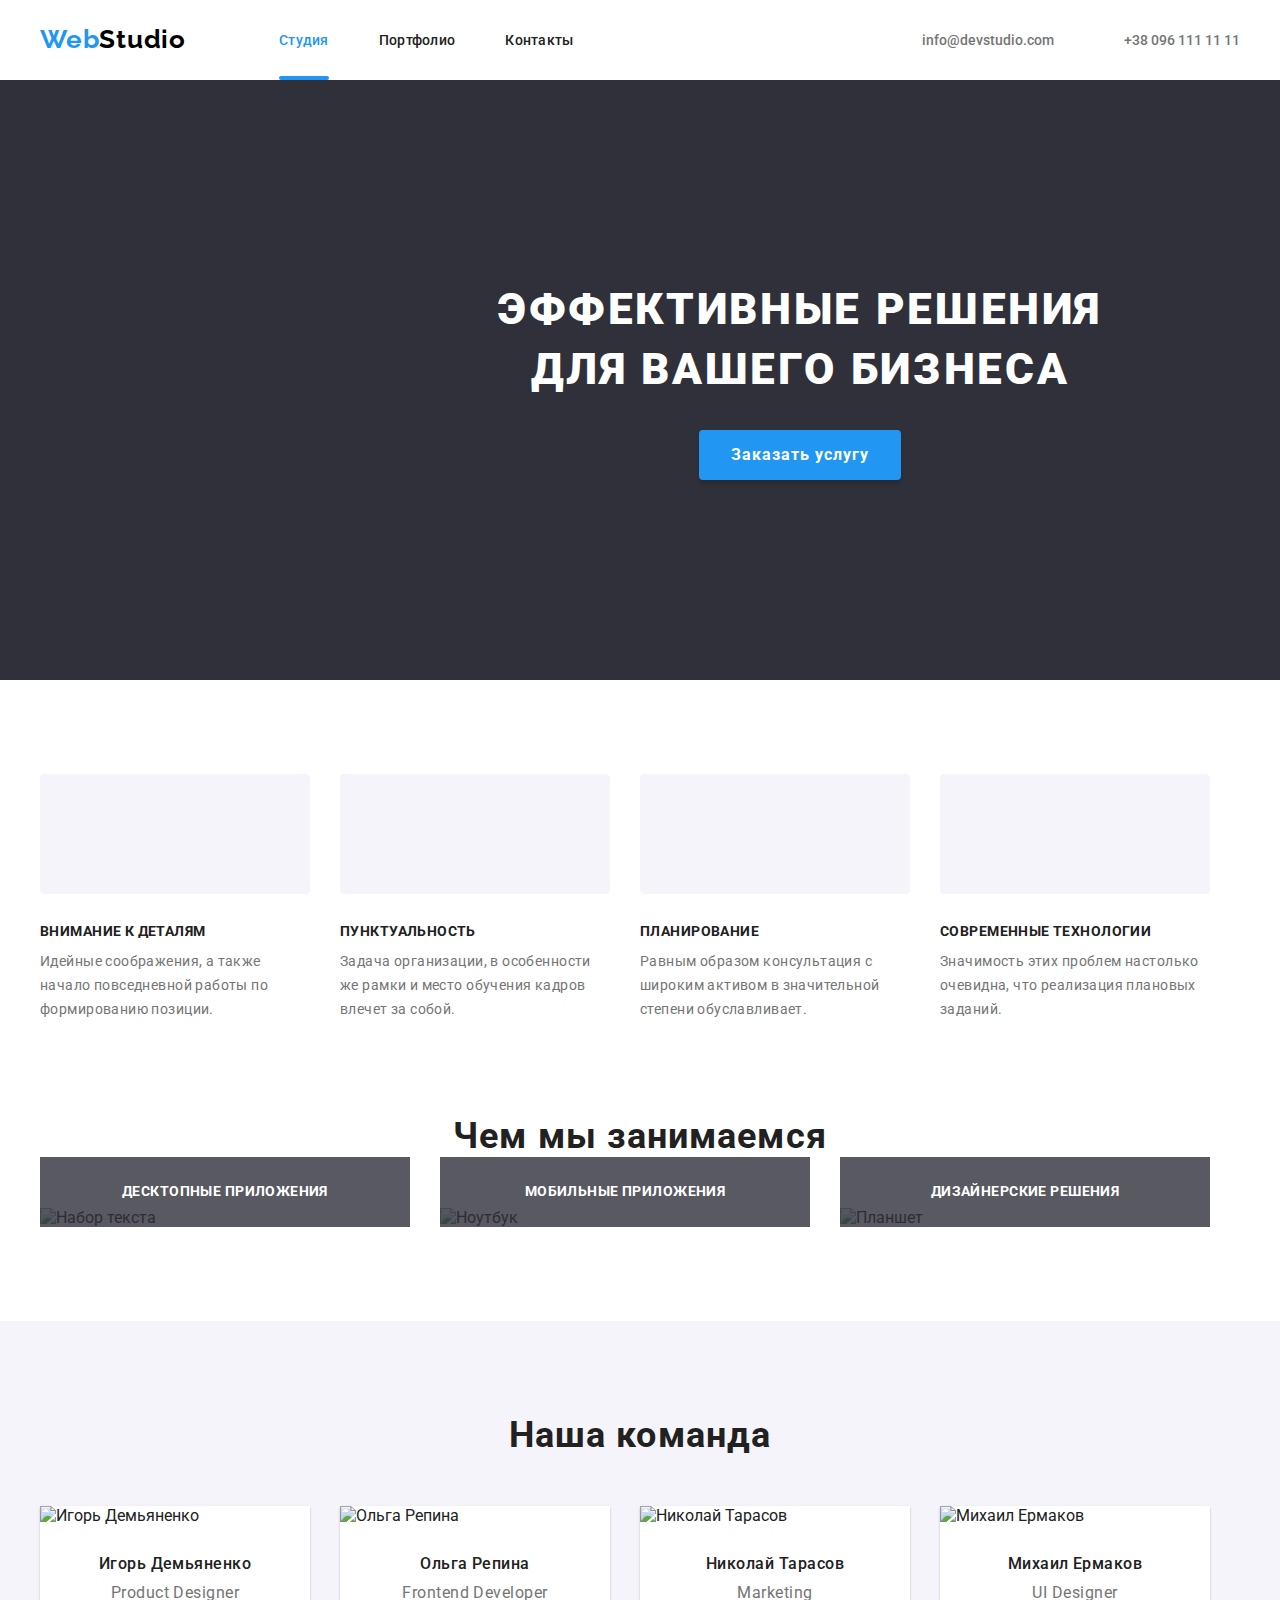
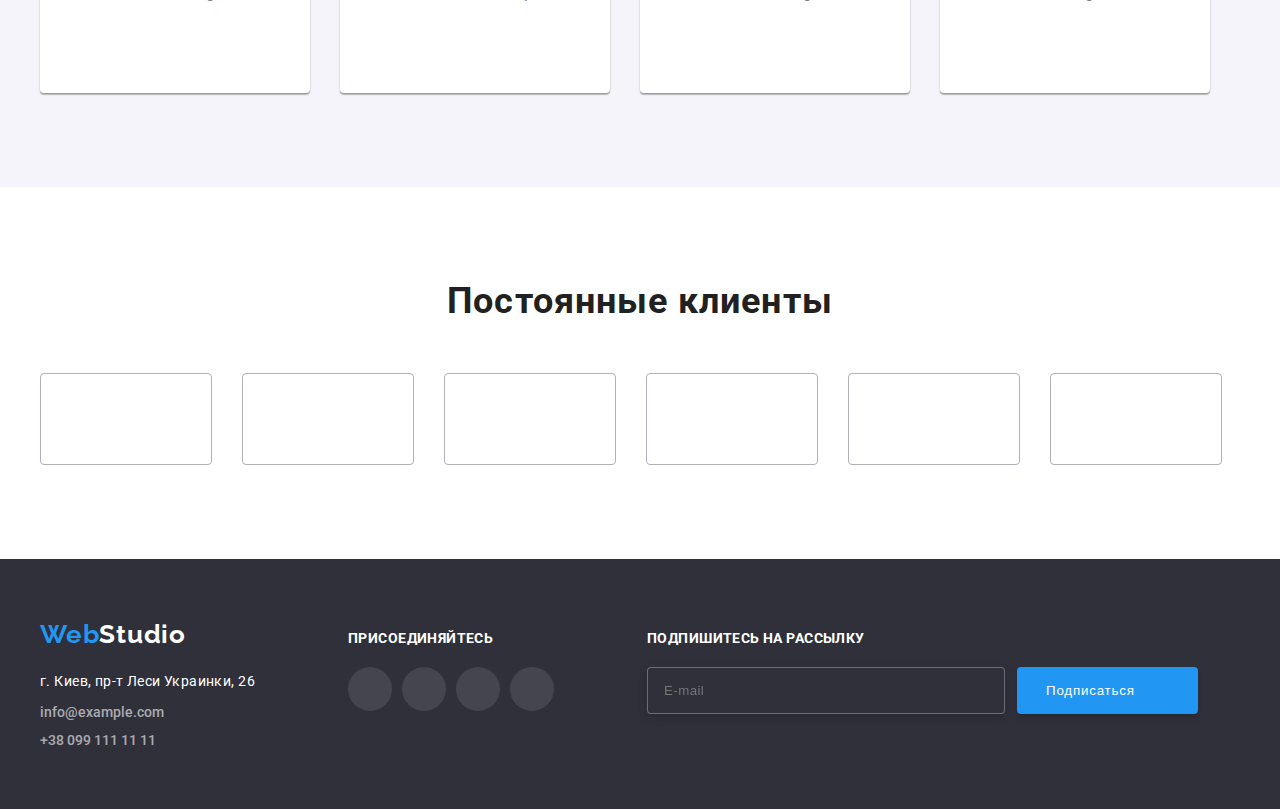
==== index.html @ fbc752f6 "task 6" ====
<!DOCTYPE html>
<html lang="ru">
  <head>
    <meta charset="UTF-8" />
    <meta name="viewport" content="width=device-width, initial-scale=1.0" />
    <title>WebStudio</title>
    <link rel="preconnect" href="https://fonts.googleapis.com" />
    <link rel="preconnect" href="https://fonts.gstatic.com" crossorigin />
    <link
      href="https://fonts.googleapis.com/css2?family=Raleway:wght@700&family=Roboto:wght@400;500;700;900&display=swap"
      rel="stylesheet"
    />
    <link rel="stylesheet" href="./css/modern-normalize.css" />
    <link rel="stylesheet" href="./css/styles.css" />
  </head>
  <body>
    <!-- Шапка -->
    <header class="">
      <div class="container header-container">
        <a href="./index.html" class="logo link">
          <span class="logo-web">Web</span
          ><span class="logo-black">Studio</span></a
        >
        <nav class="nav">
          <ul class="nav-list list">
            <li class="nav-item">
              <a href="./index.html" class="nav-link current link">Студия</a>
            </li>
            <li class="nav-item">
              <a href="./portfolio.html" class="nav-link link">Портфолио</a>
            </li>
            <li class="nav-item">
              <a href="" class="nav-link link">Контакты</a>
            </li>
          </ul>
        </nav>

        <ul class="contacts-list list">
          <li class="contact-item">
            <a href="mailto:info@devstudio.com" class="contact-link link"
              ><svg class="icon-contact" width="16" height="12">
                <use href="./images/icons.svg#envelope"></use></svg
              >info@devstudio.com</a
            >
          </li>
          <li class="contact-item">
            <a href="tel:+380961111111" class="contact-link link"
              ><svg class="icon-contact" width="10" height="16">
                <use href="./images/icons.svg#smartphone"></use></svg
              >+38 096 111 11 11</a
            >
          </li>
        </ul>
      </div>
    </header>

    <!-- Герой -->
    <main>
      <section class="hero">
        <h1 class="hero-title">Эффективные решения для вашего бизнеса</h1>
        <button type="button" class="primary-button" data-modal-open>
          Заказать услугу
        </button>
      </section>

      <section class="features">
        <div class="container">
          <h2 class="visually-hidden">Особенности</h2>
          <ul class="features-list list">
            <li class="features-item">
              <div class="block-features">
                <svg class="icons-features" width="70" height="70">
                  <use href="./images/icons.svg#antenna"></use>
                </svg>
              </div>
              <h3 class="features-title">Внимание к деталям</h3>
              <p class="features-discription">
                Идейные соображения, а также начало повседневной работы по
                формированию позиции.
              </p>
            </li>
            <li class="features-item">
              <div class="block-features">
                <svg class="icons-features" width="70" height="70">
                  <use href="./images/icons.svg#clock"></use>
                </svg>
              </div>
              <h3 class="features-title">Пунктуальность</h3>
              <p class="features-discription">
                Задача организации, в особенности же рамки и место обучения
                кадров влечет за собой.
              </p>
            </li>
            <li class="features-item">
              <div class="block-features">
                <svg class="icons-features" width="70" height="70">
                  <use href="./images/icons.svg#diagram"></use>
                </svg>
              </div>
              <h3 class="features-title">Планирование</h3>
              <p class="features-discription">
                Равным образом консультация с широким активом в значительной
                степени обуславливает.
              </p>
            </li>
            <li class="features-item">
              <div class="block-features">
                <svg class="icons-features" width="70" height="70">
                  <use href="./images/icons.svg#astronaut"></use>
                </svg>
              </div>
              <h3 class="features-title">Современные технологии</h3>
              <p class="features-discription">
                Значимость этих проблем настолько очевидна, что реализация
                плановых заданий.
              </p>
            </li>
          </ul>
        </div>
      </section>
      <section class="section-works">
        <div class="container">
          <h2 class="section-title">Чем мы занимаемся</h2>
          <ul class="works-list list">
            <li class="work-item">
              <img src="./images/keyboard.jpg" alt="Набор текста" width="370" />
              <div class="direction">
                <p class="text-direction">ДЕСКТОПНЫЕ ПРИЛОЖЕНИЯ</p>
              </div>
            </li>
            <li class="work-item">
              <img src="./images/laptop.jpg" alt="Ноутбук" width="370" />
              <div class="direction">
                <p class="text-direction">МОБИЛЬНЫЕ ПРИЛОЖЕНИЯ</p>
              </div>
            </li>
            <li class="work-item">
              <img src="./images/ipad.png" alt="Планшет" width="370" />
              <div class="direction">
                <p class="text-direction">ДИЗАЙНЕРСКИЕ РЕШЕНИЯ</p>
              </div>
            </li>
          </ul>
        </div>
      </section>

      <!-- Команда -->
      <section class="team-section section">
        <div class="container">
          <h2 class="section-title">Наша команда</h2>
          <ul class="team-list list">
            <li class="team-item">
              <img
                src="./images/product_designer.jpg"
                alt="Игорь Демьяненко"
                width="270"
              />
              <div class="team-description">
                <h3 class="teammate-name">Игорь Демьяненко</h3>
                <p lang="en" class="teammate-position">Product Designer</p>
                <ul class="social-list list">
                  <li class="teammate-social-item">
                    <a href="" class="social-link">
                      <svg class="social-icon" width="20" height="20">
                        <use href="./images/icons.svg#instagram"></use>
                      </svg>
                    </a>
                  </li>
                  <li class="teammate-social-item">
                    <a href="" class="social-link">
                      <svg class="social-icon" width="20" height="20">
                        <use href="./images/icons.svg#twitter"></use>
                      </svg>
                    </a>
                  </li>
                  <li class="teammate-social-item">
                    <a href="" class="social-link">
                      <svg class="social-icon" width="20" height="20">
                        <use href="./images/icons.svg#facebook"></use>
                      </svg>
                    </a>
                  </li>
                  <li class="teammate-social-item">
                    <a href="" class="social-link">
                      <svg class="social-icon" width="20" height="20">
                        <use href="./images/icons.svg#linkedin"></use>
                      </svg>
                    </a>
                  </li>
                </ul>
              </div>
            </li>
            <li class="team-item">
              <img
                src="./images/frontend_developer.jpg"
                alt="Ольга Репина"
                width="270"
              />
              <div class="team-description">
                <h3 class="teammate-name">Ольга Репина</h3>
                <p lang="en" class="teammate-position">Frontend Developer</p>
                <ul class="social-list list">
                  <li class="teammate-social-item">
                    <a href="" class="social-link">
                      <svg class="social-icon" width="20" height="20">
                        <use href="./images/icons.svg#instagram"></use>
                      </svg>
                    </a>
                  </li>
                  <li class="teammate-social-item">
                    <a href="" class="social-link">
                      <svg class="social-icon" width="20" height="20">
                        <use href="./images/icons.svg#twitter"></use>
                      </svg>
                    </a>
                  </li>
                  <li class="teammate-social-item">
                    <a href="" class="social-link">
                      <svg class="social-icon" width="20" height="20">
                        <use href="./images/icons.svg#facebook"></use>
                      </svg>
                    </a>
                  </li>
                  <li class="teammate-social-item">
                    <a href="" class="social-link">
                      <svg class="social-icon" width="20" height="20">
                        <use href="./images/icons.svg#linkedin"></use>
                      </svg>
                    </a>
                  </li>
                </ul>
              </div>
            </li>
            <li class="team-item">
              <img
                src="./images/marketing.jpg"
                alt="Николай Тарасов"
                width="270"
              />
              <div class="team-description">
                <h3 class="teammate-name">Николай Тарасов</h3>
                <p lang="en" class="teammate-position">Marketing</p>
                <ul class="social-list list">
                  <li class="teammate-social-item">
                    <a href="" class="social-link">
                      <svg class="social-icon" width="20" height="20">
                        <use href="./images/icons.svg#instagram"></use>
                      </svg>
                    </a>
                  </li>
                  <li class="teammate-social-item">
                    <a href="" class="social-link">
                      <svg class="social-icon" width="20" height="20">
                        <use href="./images/icons.svg#twitter"></use>
                      </svg>
                    </a>
                  </li>
                  <li class="teammate-social-item">
                    <a href="" class="social-link">
                      <svg class="social-icon" width="20" height="20">
                        <use href="./images/icons.svg#facebook"></use>
                      </svg>
                    </a>
                  </li>
                  <li class="teammate-social-item">
                    <a href="" class="social-link">
                      <svg class="social-icon" width="20" height="20">
                        <use href="./images/icons.svg#linkedin"></use>
                      </svg>
                    </a>
                  </li>
                </ul>
              </div>
            </li>
            <li class="team-item">
              <img
                src="./images/ui_designer.jpg"
                alt="Михаил Ермаков"
                width="270"
              />
              <div class="team-description">
                <h3 class="teammate-name">Михаил Ермаков</h3>
                <p lang="en" class="teammate-position">UI Designer</p>
                <ul class="social-list list">
                  <li class="teammate-social-item">
                    <a href="" class="social-link">
                      <svg class="social-icon" width="20" height="20">
                        <use href="./images/icons.svg#instagram"></use>
                      </svg>
                    </a>
                  </li>
                  <li class="teammate-social-item">
                    <a href="" class="social-link">
                      <svg class="social-icon" width="20" height="20">
                        <use href="./images/icons.svg#twitter"></use>
                      </svg>
                    </a>
                  </li>
                  <li class="teammate-social-item">
                    <a href="" class="social-link">
                      <svg class="social-icon" width="20" height="20">
                        <use href="./images/icons.svg#facebook"></use>
                      </svg>
                    </a>
                  </li>
                  <li class="teammate-social-item">
                    <a href="" class="social-link">
                      <svg class="social-icon" width="20" height="20">
                        <use href="./images/icons.svg#linkedin"></use>
                      </svg>
                    </a>
                  </li>
                </ul>
              </div>
            </li>
          </ul>
        </div>
      </section>

      <!-- Партнеры -->
      <section class="section-clients section">
        <div class="container">
          <h2 class="section-title">Постоянные клиенты</h2>
          <ul class="clients-list list">
            <li class="clients-item">
              <a href="" class="clients-link">
                <svg class="clients-icon" widht="106" height="60">
                  <use href="./images/icons.svg#company1"></use>
                </svg>
              </a>
            </li>
            <li class="clients-item">
              <a href="" class="clients-link">
                <svg class="clients-icon" widht="106" height="60">
                  <use href="./images/icons.svg#company2"></use>
                </svg>
              </a>
            </li>
            <li class="clients-item">
              <a href="" class="clients-link">
                <svg class="clients-icon" widht="106" height="60">
                  <use href="./images/icons.svg#company3"></use>
                </svg>
              </a>
            </li>
            <li class="clients-item">
              <a href="" class="clients-link">
                <svg class="clients-icon" widht="106" height="60">
                  <use href="./images/icons.svg#company4"></use>
                </svg>
              </a>
            </li>
            <li class="clients-item">
              <a href="" class="clients-link">
                <svg class="clients-icon" widht="106" height="60">
                  <use href="./images/icons.svg#company5"></use>
                </svg>
              </a>
            </li>
            <li class="clients-item">
              <a href="" class="clients-link">
                <svg class="clients-icon" widht="106" height="60">
                  <use href="./images/icons.svg#company6"></use>
                </svg>
              </a>
            </li>
          </ul>
        </div>
      </section>
    </main>

    <!-- Подвал -->
    <footer class="page-footer">
      <div class="container footer-container">
        <div class="adress-footer">
          <a href="./index.html" class="logo link">
            <span class="logo-web">Web</span
            ><span class="logo-white">Studio</span></a
          >
          <address class="contact-address">
            <ul class="footer-contacts-list">
              <li class="footer-contact-item list">
                <a
                  href="https://goo.gl/maps/eDtE6KMM95kPjkAP6"
                  target="_blank"
                  rel="noopener noreferrer"
                  class="map-link link"
                >
                  г. Киев, пр-т Леси Украинки, 26
                </a>
              </li>
              <li class="footer-contact-item list">
                <a
                  href="mailto:info@example.com"
                  class="footer-contact-link link"
                  >info@example.com</a
                >
              </li>
              <li class="footer-contact-item list">
                <a href="tel:+380991111111" class="footer-contact-link link"
                  >+38 099 111 11 11</a
                >
              </li>
            </ul>
          </address>
        </div>
        <div class="footer-social">
          <h2 class="footer-social-title">ПРИСОЕДИНЯЙТЕСЬ</h2>
          <ul class="footer-social-list list">
            <li class="footer-social-item">
              <a href="" class="footer-social-link social-link">
                <svg
                  class="footer-social-icon social-icon"
                  width="20"
                  height="20"
                >
                  <use href="./images/icons.svg#instagram"></use>
                </svg>
              </a>
            </li>
            <li class="footer-social-item">
              <a href="" class="footer-social-link social-link">
                <svg
                  class="footer-social-icon social-icon"
                  width="20"
                  height="20"
                >
                  <use href="./images/icons.svg#twitter"></use>
                </svg>
              </a>
            </li>
            <li class="footer-social-item">
              <a href="" class="footer-social-link social-link">
                <svg
                  class="footer-social-icon social-icon"
                  width="20"
                  height="20"
                >
                  <use href="./images/icons.svg#facebook"></use>
                </svg>
              </a>
            </li>
            <li class="footer-social-item">
              <a href="" class="footer-social-link social-link">
                <svg
                  class="footer-social-icon social-icon"
                  width="20"
                  height="20"
                >
                  <use href="./images/icons.svg#linkedin"></use>
                </svg>
              </a>
            </li>
          </ul>
        </div>
        <div class="footer-social">
          <h2 class="footer-social-title">Подпишитесь на рассылку</h2>
          <form action="#" class="form-subscribe">
            <input
              type="email"
              name="email"
              class="subscribe-input"
              placeholder="E-mail"
            />
            <button type="submit" class="footer-form-button">
              Подписаться<svg class="footer-form-icon" width="24" height="24">
                <use href="./images/icons.svg#icon-sub"></use>
              </svg>
            </button>
          </form>
        </div>
      </div>
    </footer>
    <div class="backdrop is-hidden" data-modal>
      <div class="modal">
        <button type="button" class="modal-close" data-modal-close>
          <svg class="icon-close" width="18" height="18">
            <use href="./images/icons.svg#close"></use>
          </svg>
        </button>
        <p class="modal-title">Оставьте свои данные, мы вам перезвоним</p>
        <form action="#" class="modal-form">
          <div class="form-field">
            <label for="name" class="modal-input-text">Имя</label>
            <div class="form-input-wrapper">
              <input
                type="text"
                name="name"
                class="modal-input"
                id="name"
                placeholder=""
              /><svg class="form-icon" width="18" height="18">
                <use href="./images/icons.svg#person"></use>
              </svg>
            </div>
          </div>
          <div class="form-field">
            <label for="tel" class="modal-input-text">Телефон</label>
            <div class="form-input-wrapper">
              <input
                type="tel"
                name="tel"
                id="tel"
                class="modal-input"
                placeholder=""
              /><svg class="form-icon" width="18" height="18">
                <use href="./images/icons.svg#phone"></use>
              </svg>
            </div>
          </div>
          <div class="form-field">
            <label for="mail" class="modal-input-text">Почта</label>
            <div class="form-input-wrapper">
              <input
                type="email"
                name="email"
                id="mail"
                class="modal-input"
                placeholder=""
              /><svg class="form-icon" width="18" height="18">
                <use href="./images/icons.svg#email"></use>
              </svg>
            </div>
          </div>
          <div class="comment-field">
            <label for="comment" class="modal-input-text">Комментарий</label>
            <textarea
              name="comment"
              id="comment"
              rows="8"
              class="textarea"
              placeholder="Введите текст"
            >
Введите текст</textarea
            >
          </div>
          <div class="checkbox-field">
            <label for="modal-checkbox" class="modal-checkbox-text">
              <input
                type="checkbox"
                name="modal-checkbox"
                class="modal-checkbox"
                id="modal-checkbox"
              />
              <span class="check-box"></span>
              Соглашаюсь с рассылкой и принимаю
              <a class="agreement" href=""> Условия договора</a></label
            >
          </div>
          <button type="submit" class="primary-button modal-btn">
            Отправить
          </button>
        </form>
      </div>
    </div>
    <script src="./js/modal.js"></script>
  </body>
</html>
---- css/styles.css ----
:root {
  --primary-color: #ffffff;
  --title-color: #212121;
  --first-background-color: #2f303a;
  --our-team-bg-color: #f5f4fa;
  --discription-color: #757575;
  --accent-color: #2196f3;
  --secondary-color: #000000;
  --footer-color-link: rgba(255, 255, 255, 0.6);
  --border-solid-color: #eeeeee;
  --border-bottom-color: #ececec;
  --svg-icon-color: #afb1b8;
  --modal-color-input: rgba(117, 117, 117, 0.5);
}

body {
  font-family: "Roboto", sans-serif;
  background-color: var(--primary-color);
  color: var(--title-color);
  margin: 0;
}
.list {
  list-style: none;
}
.link {
  text-decoration: none;
}

.visually-hidden {
  position: absolute;
  white-space: nowrap;
  width: 1px;
  height: 1px;
  overflow: hidden;
  border: 0;
  padding: 0;
  clip: rect(0 0 0 0);
  clip-path: inset(50%);
  margin: -1px;
}
p,
h1,
h2,
h3,
h4,
h5,
h6 {
  margin: 0;
}
ul {
  margin: 0;
  padding: 0;
}
button {
  border-width: 0;
}

img {
  display: block;
  max-width: 100%;
  height: auto;
}
.container {
  width: 1200px;
  padding: 0 15px;
  margin: 0 auto;
}
.section {
  padding: 94px 0;
}

/*------------------ ЛОГО САЙТА ---------------- */
.logo {
  font-family: Raleway;
  font-weight: bold;
  font-size: 26px;
  line-height: 1.2;
  letter-spacing: 0.03em;
}
.logo-web {
  color: var(--accent-color);
}
.logo-black {
  color: var(--secondary-color);
}

/*------------------ НАВИГАЦИЯ ---------------- */
.header {
  border-bottom: 1px solid var(--border-bottom-color);
}

.header-container {
  display: flex;
  align-items: center;
}
.nav {
  margin-left: 93px;
}
.nav-list {
  display: flex;
}

.nav-list .nav-item:not(:last-child) {
  margin-right: 50px;
}
.nav-link {
  position: relative;
  display: block;
  padding: 32px 0;

  color: var(--title-color);

  font-weight: 500;
  font-size: 14px;
  line-height: 1.15;
  letter-spacing: 0.02em;

  transition: color 250ms cubic-bezier(0.4, 0, 0.2, 1);
}

.nav-link:hover,
.nav-link:focus {
  color: var(--accent-color);
}

.contact-link {
  display: flex;
  align-items: center;
  color: var(--discription-color);
  font-weight: 500;
  font-size: 14px;
  line-height: 1.33;

  transition: color 250ms cubic-bezier(0.4, 0, 0.2, 1);
}

.contact-link:hover,
.contact-link:focus {
  color: var(--accent-color);
}

.contact-item {
  display: flex;
  align-items: center;
}
.contacts-list {
  display: flex;
  align-items: center;
  margin-left: auto;
}

.icon-contact {
  margin-right: 10px;
  fill: currentColor;

  transition: fill 250ms cubic-bezier(0.4, 0, 0.2, 1);
}

.icon-contact:hover {
  fill: var(--accent-color);
}

.contact-item:not(:last-child) {
  margin-right: 50px;
}

.current {
  color: var(--accent-color);
}

.nav-link.current::after {
  content: "";
  width: 100%;
  height: 4px;
  border-radius: 2px;
  position: absolute;
  background-color: var(--accent-color);
  position: absolute;
  left: 0;
  bottom: 0;
}

/*------------------ ГЕРОЙ ---------------- */
.hero {
  padding: 200px 0;
  text-align: center;
  background-color: var(--first-background-color);
  background-image: linear-gradient(
      rgba(47, 48, 58, 0.4),
      rgba(47, 48, 58, 0.4)
    ),
    url(../images/hero.jpg);
  background-position: center;
  background-repeat: no-repeat;
  background-size: cover;
  width: 1600px;
  margin: 0 auto;
}

.hero-title {
  margin: 0 auto 30px;
  font-weight: 900;
  font-size: 44px;
  line-height: 1.36;
  letter-spacing: 0.06em;
  text-transform: uppercase;
  color: var(--primary-color);
  width: 696px;
}

.primary-button {
  padding: 10px 32px;

  font-family: inherit;
  font-weight: bold;
  font-size: 16px;
  line-height: 1.9;

  letter-spacing: 0.06em;
  cursor: pointer;
  background-color: var(--accent-color);
  color: var(--primary-color);
  box-shadow: 0px 4px 4px rgba(0, 0, 0, 0.15);
  border-radius: 4px;
}

/*------------------ ОСОБЕННОСТИ---------------- */

.features-title {
  font-weight: bold;
  font-size: 14px;
  line-height: 1.14;
  letter-spacing: 0.03em;
  text-transform: uppercase;
  margin: 0 0 10px 0;
  color: var(--title-color);
}
.features-list {
  display: flex;
  align-items: center;
}
.features {
  padding: 94px 0 47px 0;
}

.features-item {
  width: 270px;
  font-weight: normal;
  font-size: 14px;
  line-height: 1.71;
  letter-spacing: 0.03em;
  color: var(--discription-color);
}
.features-item:not(:last-child) {
  margin-right: 30px;
}
.block-features {
  display: flex;
  padding: 25px 100px;
  margin-bottom: 30px;
  background-color: #f5f4fa;
  border-radius: 4px;
}

.icons-features {
  align-items: center;
}
/*------------------ ЧЕМ МЫ ЗАНИМАЕМСЯ ---------------- */
.section-works {
  padding: 47px 0 94px 0;
}

.works-list {
  display: flex;
}
.work-item {
  position: relative;
  align-items: center;
}

.work-item:not(:last-child) {
  margin-right: 30px;
}

.direction {
  display: flex;
  justify-content: center;

  width: 100%;
  padding: 27px 0;
  background: rgba(47, 48, 58, 0.8);

  position: absolute;
  left: 0;
  bottom: 0;
}
.text-direction {
  font-size: 14px;
  font-weight: bold;
  line-height: 1.14;
  letter-spacing: 0.03em;
  text-transform: uppercase;

  color: var(--primary-color);
}

/*---------------------- КОМАНДА --------------------*/

.section-title {
  margin-bottom: 50px;
  font-weight: bold;
  font-size: 36px;
  line-height: 1.16;
  letter-spacing: 0.03em;
  text-align: center;
}

.team-section {
  background-color: var(--our-team-bg-color);
}
.team-list {
  display: flex;
}
.team-item {
  box-shadow: 0px 1px 3px rgba(0, 0, 0, 0.12), 0px 1px 1px rgba(0, 0, 0, 0.14),
    0px 2px 1px rgba(0, 0, 0, 0.2);
  border-radius: 0px 0px 4px 4px;
  background-color: var(--primary-color);
}
.team-item:not(:last-child) {
  margin-right: 30px;
}

.teammate-name {
  font-weight: 500;
  font-size: 16px;
  line-height: 1.18;
  letter-spacing: 0.03em;
  margin-bottom: 10px;
}
.teammate-position {
  font-weight: normal;
  font-size: 16px;
  line-height: 1.18;
  letter-spacing: 0.03em;
  color: var(--discription-color);
}
.social-list {
  display: flex;
  justify-content: center;
  margin-top: 16px;
}

.teammate-social-item {
  width: 44px;
  height: 44px;
  background-color: var(--primary-color);
}

.teammate-social-item + .teammate-social-item {
  margin-left: 10px;
}
.social-link {
  display: flex;
  align-items: center;
  justify-content: center;
  width: 100%;
  height: 100%;
  color: var(--svg-icon-color);
  border-radius: 50%;
  background-color: var(--primary-color);

  transition: color 250ms cubic-bezier(0.4, 0, 0.2, 1),
    background-color 250ms cubic-bezier(0.4, 0, 0.2, 1);
}

.social-link:hover,
.social-link:focus {
  background-color: var(--accent-color);
  color: var(--primary-color);
}

.social-icon {
  fill: currentColor;
}

.team-description {
  text-align: center;
  padding: 30px 0;
}

/*------------------ КЛИЕНТЫ---------------- */
.clients-list {
  display: flex;
}

.clients-item:not(:last-child) {
  margin-right: 30px;
}

.clients-link {
  display: flex;
  align-items: center;
  justify-content: center;
  width: 172px;
  height: 92px;
  border: 1px solid var(--svg-icon-color);
  border-radius: 4px;
  box-sizing: border-box;
  color: var(--svg-icon-color);

  transition: color 250ms cubic-bezier(0.4, 0, 0.2, 1),
    border 250ms cubic-bezier(0.4, 0, 0.2, 1);
}

.clients-link:hover,
.clients-link:focus {
  border: 1px solid var(--accent-color);
  color: var(--accent-color);
}

.clients-icon {
  width: 106px;
  height: 60px;
  fill: currentColor;
}

/*------------------ ПОДВАЛ---------------- */
.page-footer {
  background-color: var(--first-background-color);
  padding: 60px 0;
}
.footer-container {
  display: flex;
}

.footer-contacts-list {
  display: block;
}

.contact-address {
  font-style: normal;
  margin-top: 20px;
}
.footer-contact-item + .footer-contact-item {
  margin-top: 9px;
}

.logo-white {
  font-family: Raleway;
  font-weight: bold;
  font-size: 26px;
  line-height: 1.2;
  letter-spacing: 0.03em;
  color: var(--primary-color);
}

.footer-contact-link {
  display: block;
  font-weight: 500;
  font-size: 14px;
  line-height: 1.33;
  color: var(--footer-color-link);

  transition: color 250ms cubic-bezier(0.4, 0, 0.2, 1);
}
.footer-contact-link:hover,
.footer-contact-link:focus {
  color: var(--accent-color);
}

.map-link {
  font-size: 14px;
  line-height: 1.71;
  letter-spacing: 0.03em;
  color: var(--primary-color);

  transition: color 250ms cubic-bezier(0.4, 0, 0.2, 1);
}

.map-link:hover,
.map-link:focus {
  color: var(--accent-color);
}

.footer-social {
  margin-left: 93px;
  margin-top: 12px;
}

.footer-social-title {
  font-size: 14px;
  line-height: 1.14;
  letter-spacing: 0.03em;
  text-transform: uppercase;
  margin-bottom: 20px;
  color: var(--primary-color);
}

.footer-social-list {
  display: flex;
  padding: 0;
}

.footer-social-item {
  width: 44px;
  height: 44px;
}

.footer-social-item:not(:last-child) {
  margin-right: 10px;
}

.footer-social-icon {
  fill: currentColor;
}

.footer-social-link {
  color: var(--primary-color);
  background-color: rgba(255, 255, 255, 0.1);
}

.form-subscribe {
  display: flex;
  width: 570px;
  margin-top: 20px;
}

.subscribe-input {
  align-items: center;
  width: 358px;
  border: 1px solid rgba(255, 255, 255, 0.3);
  box-sizing: border-box;
  filter: drop-shadow(0px 4px 4px rgba(0, 0, 0, 0.15));
  border-radius: 4px;
  background-color: var(--first-background-color);
  letter-spacing: 0.03em;
  padding: 15px 16px;
  color: rgba(255, 255, 255, 0.6);
}

.footer-form-button {
  display: flex;
  align-items: center;
  justify-content: space-between;
  margin: 0 0 0 12px;
  padding: 10px 29px;

  letter-spacing: 0.06em;
  line-height: 1.9;

  cursor: pointer;

  color: var(--primary-color);
  background: #2196f3;
  box-shadow: 0px 4px 4px rgba(0, 0, 0, 0.15);
  border-radius: 4px;
}

.footer-form-icon {
  margin-left: 10px;
}

.backdrop {
  position: fixed;
  width: 100vw;
  height: 100vh;
  background-color: rgba(0, 0, 0, 0.2);
  top: 0;
  left: 0;
  opacity: 1;
  transition: opacity 250ms cubic-bezier(0.4, 0, 0.2, 1),
    visibility 250ms cubic-bezier(0.4, 0, 0.2, 1);
}

.backdrop.is-hidden .modal {
  transform: translate(-50%, -50%) scale(0.7);
}

.modal {
  position: absolute;
  padding: 40px;
  width: 528px;
  height: 581px;
  background: var(--primary-color);
  box-shadow: 0px 1px 3px rgba(0, 0, 0, 0.12), 0px 1px 1px rgba(0, 0, 0, 0.14),
    0px 2px 1px rgba(0, 0, 0, 0.2);
  border-radius: 4px;
  top: 50%;
  left: 50%;
  transform: scale(1) translate(-50%, -50%);
  transition: transform 250ms cubic-bezier(0.4, 0, 0.2, 1);
}
.modal-close {
  position: absolute;
  top: 8px;
  right: 8px;
  padding: 6px;
  border-radius: 50%;
  background-color: transparent;
  border: 1px solid rgba(0, 0, 0, 0.1);
  display: flex;
  align-items: center;
  justify-content: center;
  cursor: pointer;
}
.is-hidden {
  visibility: hidden;
  opacity: 0;
  pointer-events: none;
}

.icon-close:hover,
.icon-close:focus {
  fill: var(--accent-color);
}

.modal-title {
  margin-bottom: 12px;
  font-size: 20px;
  font-weight: 700;
  line-height: 1.15;
  letter-spacing: 0.03em;
  text-align: center;
  color: var(--title-color);
}

.form-field {
  margin-bottom: 10px;
}

.comment-field {
  margin-bottom: 20px;
}

.modal-input-text {
  display: flex;
  flex-direction: column;
  margin-bottom: 4px;
  font-size: 12px;
  line-height: 1.17;
  /* text-align: left; */
  letter-spacing: 0.01em;
  color: var(--discription-color);
}

.form-input-wrapper {
  position: relative;
}

.modal-input:focus {
  border: 1px solid var(--accent-color);
}

.modal-input:hover + .form-icon,
.modal-input:focus + .form-icon {
  fill: var(--accent-color);
}

.modal-input {
  transition: color 250ms cubic-bezier(0.4, 0, 0.2, 1),
    border 250ms cubic-bezier(0.4, 0, 0.2, 1);
  margin: 0;
  width: 448px;
  padding: 11px 12px 11px 40px;
  border-radius: 4px;
  border: 1px solid rgba(33, 33, 33, 0.2);
  box-sizing: border-box;
}

.modal-input:hover,
.modal-input:focus,
.textarea:hover,
.textarea:focus {
  outline: 0;
  border: 1px solid var(--accent-color);
}

.textarea {
  transition: color 250ms cubic-bezier(0.4, 0, 0.2, 1),
    border 250ms cubic-bezier(0.4, 0, 0.2, 1);
  width: 448px;
  height: 120px;
  padding: 12px 16px;
  border-radius: 4px;
  border: 1px solid rgba(33, 33, 33, 0.2);
  resize: none;

  color: var(--modal-color-input);
}

.textarea::placeholder {
  color: rgba(117, 117, 117, 0.5);
  font-size: 12px;
  line-height: 1.17;
  text-align: left;
  vertical-align: top;
  letter-spacing: 0.01em;
}

.checkbox-field {
  transition: color 250ms cubic-bezier(0.4, 0, 0.2, 1),
    outline 250ms cubic-bezier(0.4, 0, 0.2, 1),
    border 250ms cubic-bezier(0.4, 0, 0.2, 1);
  margin-top: 20px;
  margin-bottom: 30px;
  display: flex;
  justify-content: center;
  align-items: center;
}

.modal-checkbox-text {
  display: flex;
  justify-content: center;
  align-items: center;
  font-size: 14px;
  line-height: 1.7;
  letter-spacing: 0.03em;

  color: var(--discription-color);
}

.modal-checkbox {
  position: absolute;
  appearance: none;
  -webkit-appearance: none;
  -moz-appearance: none;
}

.check-box {
  display: block;
  height: 16px;
  width: 16px;
  margin-right: 8px;
  border: 2px solid var(--secondary-color);
  border-radius: 2px;
  cursor: pointer;
  transition-property: border, background-color, background-image;
  transition-duration: 250ms;
  transition-timing-function: cubic-bezier(0.4, 0, 0.2, 1);
}

.modal-checkbox:checked:focus + .check-box {
  background-color: var(--accent-color);
  border: 2px solid var(--accent-color);
  background-image: url(../images/icon-c.svg);
  background-size: contain;
  background-origin: border-box;
  background-position: center;
}

.agreement {
  margin-left: 5px;
  text-decoration-line: underline;
  text-decoration-skip-ink: none;
  color: var(--accent-color);
}

.form-icon {
  transition: fill 250ms cubic-bezier(0.4, 0, 0.2, 1);
  position: absolute;
  top: 50%;
  left: 12px;
  transform: translateY(-50%);
  fill: var(--title-color);
}

.modal-btn {
  display: block;
  margin: 0 auto;
  padding: 10px 40px;
}

/*------------------ СТРАНИЦА ПОРТФОЛИО ---------------- */

.filter-list {
  display: flex;
  justify-content: center;
  margin-bottom: 34px;
}

.filter-item:not(:last-child) {
  margin-right: 8px;
}
.title-portfolio {
  font-weight: 900;
  line-height: 1.36;
  text-align: center;
  letter-spacing: 0.06em;
  text-transform: uppercase;
  color: var(--discription-color);
}
.secondary-button {
  padding: 6px 22px;
  font-family: inherit;
  border: none;
  font-weight: 500;
  font-size: 16px;
  line-height: 1.6;
  border-radius: 4px;
  text-align: center;
  letter-spacing: 0.03em;
  cursor: pointer;
  color: var(--title-color);
  background-color: var(--our-team-bg-color);

  transition: color 250ms cubic-bezier(0.4, 0, 0.2, 1),
    background-color 250ms cubic-bezier(0.4, 0, 0.2, 1),
    box-shadow 250ms cubic-bezier(0.4, 0, 0.2, 1);
}

.secondary-button:hover,
.secondary-button:focus {
  background-color: var(--accent-color);
  color: var(--primary-color);
  box-shadow: 0px 3px 1px rgba(0, 0, 0, 0.1), 0px 1px 2px rgba(0, 0, 0, 0.08),
    0px 2px 2px rgba(0, 0, 0, 0.12);
}

/*------------------ ФИЛЬТР НАПРАВЛЕНИЙ ---------------- */

.portfolio-list {
  display: flex;
  flex-wrap: wrap;
}

.portfolio-item {
  background: var(--primary-color);
  box-sizing: border-box;
  transition: box-shadow 250ms cubic-bezier(0.4, 0, 0.2, 1);
}
.portfolio-item:hover {
  box-shadow: 0px 1px 1px rgba(0, 0, 0, 0.12), 0px 4px 4px rgba(0, 0, 0, 0.06),
    1px 4px 6px rgba(0, 0, 0, 0.16);
}
.portfolio-item:hover .portfolio-item-wrap {
  color: var(--primary-color);
  transform: translateY(0);
  opacity: 1;
}

.portfolio-item:not(:nth-child(3n)) {
  margin-right: 30px;
}

.portfolio-item:not(:nth-last-child(-n + 3)) {
  margin-bottom: 30px;
}

.portfolio-wrap {
  position: relative;
  overflow: hidden;
}

.portfolio-item-wrap {
  position: absolute;
  width: 100%;
  height: 100%;
  top: 0;
  left: 0;
  background-color: var(--accent-color);
  transform: translateY(100%);
  opacity: 0;
  transition: transform 250ms cubic-bezier(0.4, 0, 0.2, 1),
    color 250ms cubic-bezier(0.4, 0, 0.2, 1),
    background-color 250ms cubic-bezier(0.4, 0, 0.2, 1),
    opacity 250ms cubic-bezier(0.4, 0, 0.2, 1);
}

.portfolio-top-text {
  font-size: 18px;
  line-height: 1.56;
  letter-spacing: 0.03em;
  color: var(--primary-color);
  padding: 63px 24px;
  overflow: auto;
}

.portfolio-description-field {
  padding: 20px 24px;
  border-top: none;
  border: 1px solid var(--border-solid-color);
}
.portfolio-title {
  font-weight: bold;
  font-size: 18px;
  line-height: 2;
  letter-spacing: 0.06em;
}
.portfolio-direction {
  margin-top: 4px;
  font-weight: normal;
  font-size: 16px;
  line-height: 1.87;
  letter-spacing: 0.03em;
  color: var(--discription-color);
}
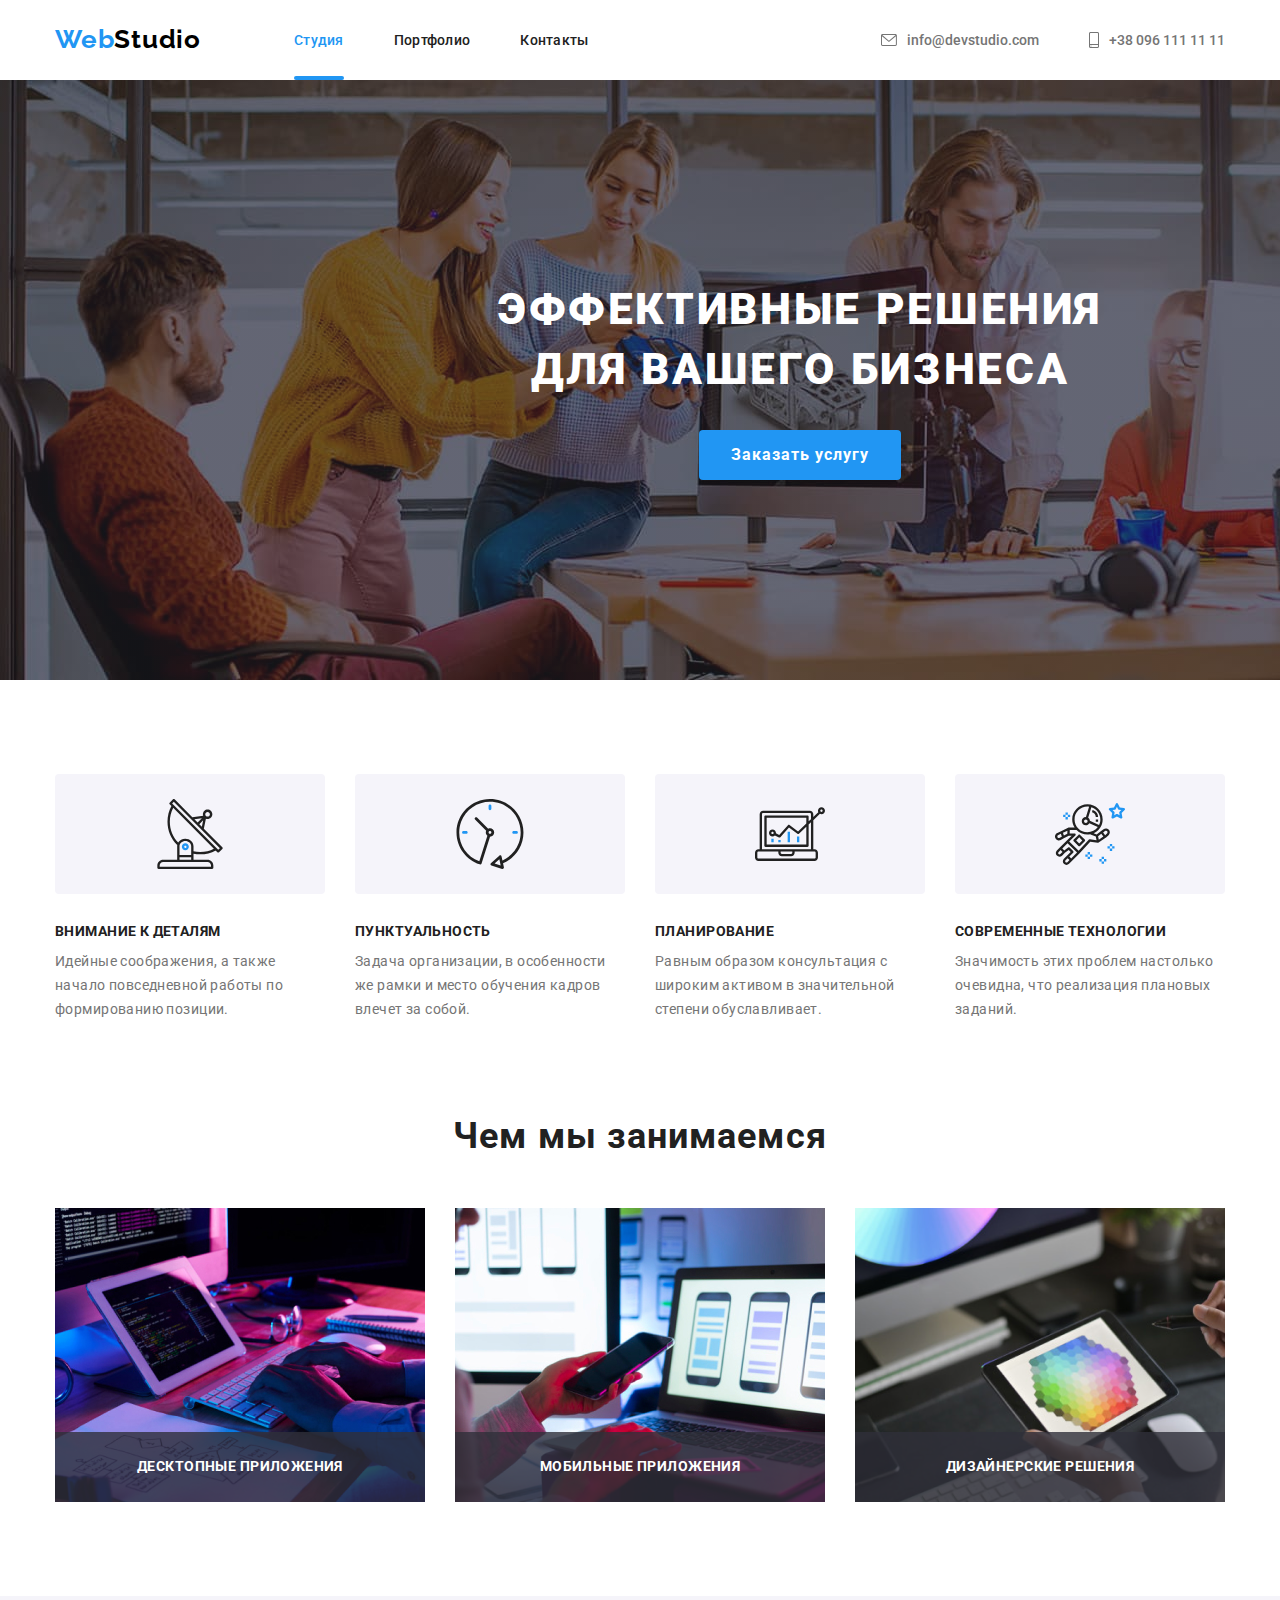
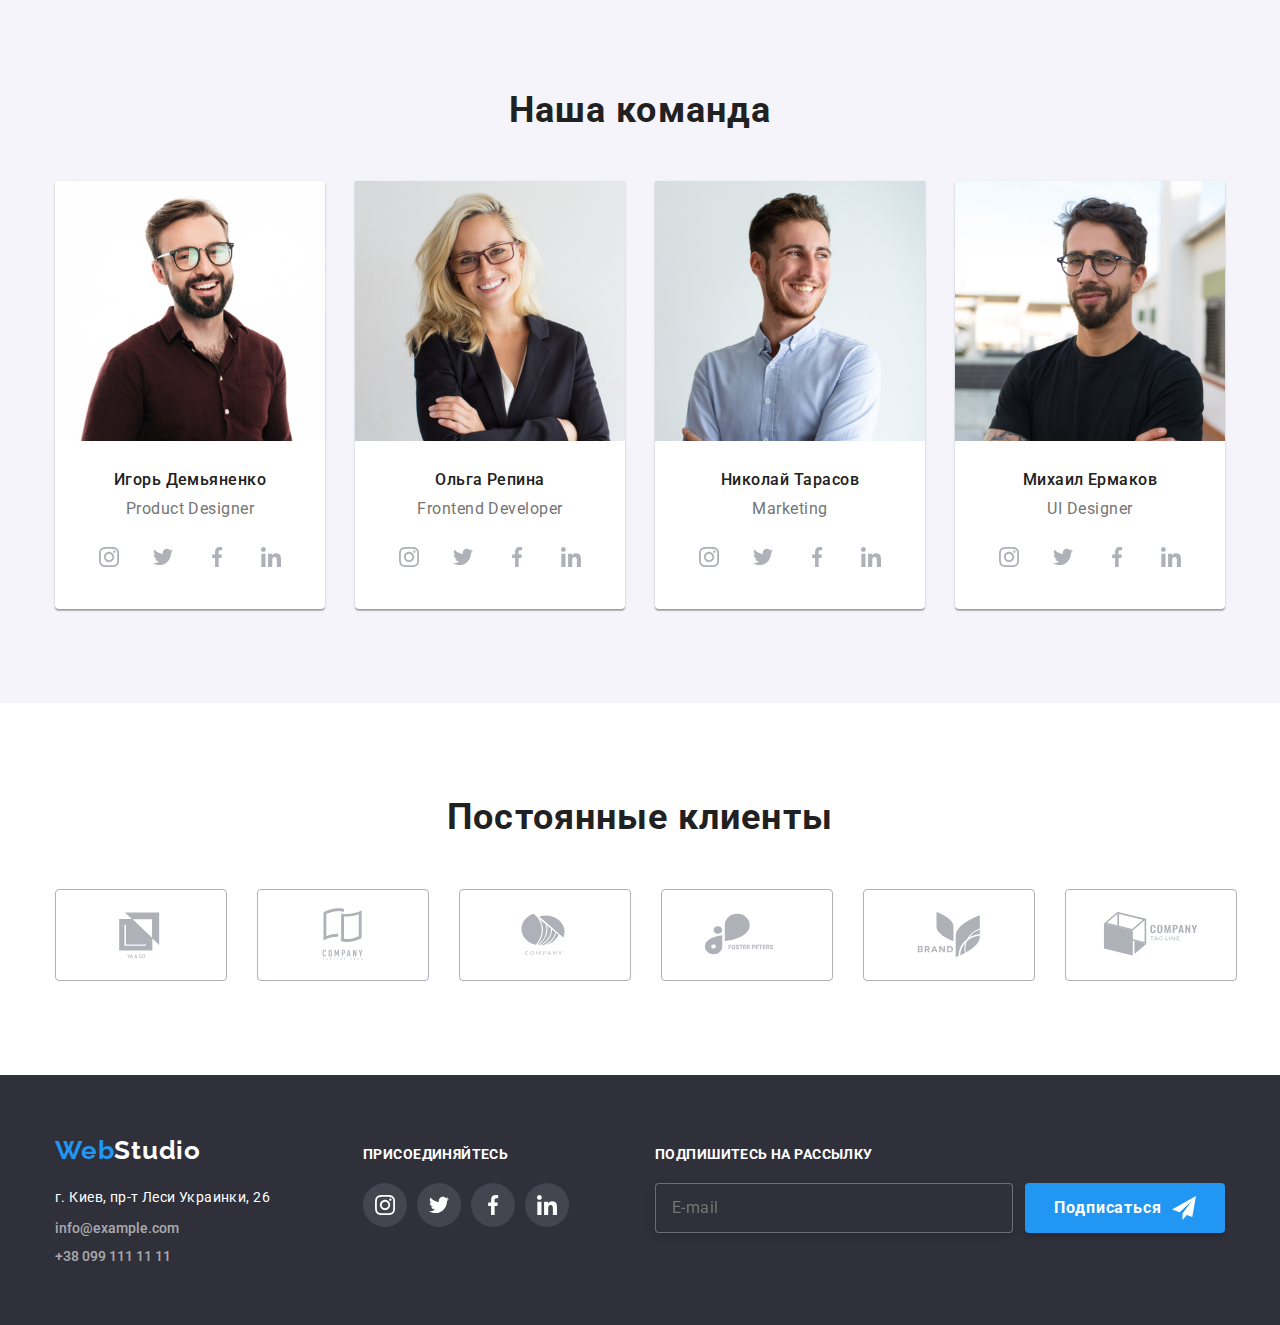
==== commit 56261340: "task 5 is fixed" ====
--- a/index.html
+++ b/index.html
@@ -405,7 +405,7 @@
           </address>
         </div>
         <div class="footer-social">
-          <h2 class="footer-social-title">ПРИСОЕДИНЯЙТЕСЬ</h2>
+          <h2 class="footer-title">ПРИСОЕДИНЯЙТЕСЬ</h2>
           <ul class="footer-social-list list">
             <li class="footer-social-item">
               <a href="" class="footer-social-link social-link">
@@ -453,8 +453,8 @@
             </li>
           </ul>
         </div>
-        <div class="footer-social">
-          <h2 class="footer-social-title">Подпишитесь на рассылку</h2>
+        <div class="subscribe">
+          <h2 class="footer-title">Подпишитесь на рассылку</h2>
           <form action="#" class="form-subscribe">
             <input
               type="email"
@@ -462,7 +462,7 @@
               class="subscribe-input"
               placeholder="E-mail"
             />
-            <button type="submit" class="footer-form-button">
+            <button type="submit" class="primary-button footer-btn">
               Подписаться<svg class="footer-form-icon" width="24" height="24">
                 <use href="./images/icons.svg#icon-sub"></use>
               </svg>
@@ -479,7 +479,7 @@
           </svg>
         </button>
         <p class="modal-title">Оставьте свои данные, мы вам перезвоним</p>
-        <form action="#" class="modal-form">
+        <form action="#" class="form">
           <div class="form-field">
             <label for="name" class="modal-input-text">Имя</label>
             <div class="form-input-wrapper">
@@ -528,11 +528,9 @@
               name="comment"
               id="comment"
               rows="8"
-              class="textarea"
+              class="form-textarea"
               placeholder="Введите текст"
-            >
-Введите текст</textarea
-            >
+            ></textarea>
           </div>
           <div class="checkbox-field">
             <label for="modal-checkbox" class="modal-checkbox-text">
@@ -547,9 +545,7 @@
               <a class="agreement" href=""> Условия договора</a></label
             >
           </div>
-          <button type="submit" class="primary-button modal-btn">
-            Отправить
-          </button>
+          <button type="submit" class="primary-button">Отправить</button>
         </form>
       </div>
     </div>
--- a/css/styles.css
+++ b/css/styles.css
@@ -209,6 +209,10 @@
 }
 
 .primary-button {
+  display: block;
+  margin: 0 auto;
+  min-width: 200px;
+
   padding: 10px 32px;
 
   font-family: inherit;
@@ -222,6 +226,8 @@
   color: var(--primary-color);
   box-shadow: 0px 4px 4px rgba(0, 0, 0, 0.15);
   border-radius: 4px;
+  transition: color 250ms cubic-bezier(0.4, 0, 0.2, 1),
+    border 250ms cubic-bezier(0.4, 0, 0.2, 1);
 }
 
 /*------------------ ОСОБЕННОСТИ---------------- */
@@ -488,7 +494,7 @@
   margin-top: 12px;
 }
 
-.footer-social-title {
+.footer-title {
   font-size: 14px;
   line-height: 1.14;
   letter-spacing: 0.03em;
@@ -520,10 +526,12 @@
   background-color: rgba(255, 255, 255, 0.1);
 }
 
+.subscribe {
+  margin: 12px 0 0 auto;
+}
+
 .form-subscribe {
   display: flex;
-  width: 570px;
-  margin-top: 20px;
 }
 
 .subscribe-input {
@@ -536,25 +544,16 @@
   background-color: var(--first-background-color);
   letter-spacing: 0.03em;
   padding: 15px 16px;
+  margin-right: 12px;
   color: rgba(255, 255, 255, 0.6);
 }
 
-.footer-form-button {
-  display: flex;
-  align-items: center;
-  justify-content: space-between;
-  margin: 0 0 0 12px;
-  padding: 10px 29px;
-
-  letter-spacing: 0.06em;
-  line-height: 1.9;
-
-  cursor: pointer;
-
-  color: var(--primary-color);
-  background: #2196f3;
-  box-shadow: 0px 4px 4px rgba(0, 0, 0, 0.15);
-  border-radius: 4px;
+.footer-btn {
+  display: flex;
+  justify-content: center;
+  align-items: center;
+  margin: 0;
+  padding: 10px 28px;
 }
 
 .footer-form-icon {
@@ -573,6 +572,12 @@
     visibility 250ms cubic-bezier(0.4, 0, 0.2, 1);
 }
 
+.is-hidden {
+  visibility: hidden;
+  opacity: 0;
+  pointer-events: none;
+}
+
 .backdrop.is-hidden .modal {
   transform: translate(-50%, -50%) scale(0.7);
 }
@@ -581,7 +586,7 @@
   position: absolute;
   padding: 40px;
   width: 528px;
-  height: 581px;
+  min-height: 581px;
   background: var(--primary-color);
   box-shadow: 0px 1px 3px rgba(0, 0, 0, 0.12), 0px 1px 1px rgba(0, 0, 0, 0.14),
     0px 2px 1px rgba(0, 0, 0, 0.2);
@@ -592,36 +597,41 @@
   transition: transform 250ms cubic-bezier(0.4, 0, 0.2, 1);
 }
 .modal-close {
+  display: flex;
+  align-items: center;
+  justify-content: center;
   position: absolute;
+  width: 30px;
+  height: 30px;
   top: 8px;
   right: 8px;
   padding: 6px;
+  color: var(--accent-color);
+  background-color: var(--primary-color);
+  border: 1px solid rgba(0, 0, 0, 0.1);
   border-radius: 50%;
-  background-color: transparent;
-  border: 1px solid rgba(0, 0, 0, 0.1);
-  display: flex;
-  align-items: center;
-  justify-content: center;
   cursor: pointer;
-}
-.is-hidden {
-  visibility: hidden;
-  opacity: 0;
-  pointer-events: none;
-}
-
-.icon-close:hover,
-.icon-close:focus {
-  fill: var(--accent-color);
+
+  transition: fill 250ms cubic-bezier(0.4, 0, 0.2, 1),
+    border 250ms cubic-bezier(0.4, 0, 0.2, 1);
+}
+
+.icon-close {
+  position: absolute;
+}
+
+.modal-close:hover {
+  fill: currentColor;
+  border: 1px solid var(--accent-color);
 }
 
 .modal-title {
+  font-weight: bold;
+  font-size: 20px;
+  line-height: 1.1;
+  text-align: center;
+  letter-spacing: 0.03em;
   margin-bottom: 12px;
-  font-size: 20px;
-  font-weight: 700;
-  line-height: 1.15;
-  letter-spacing: 0.03em;
-  text-align: center;
   color: var(--title-color);
 }
 
@@ -630,6 +640,8 @@
 }
 
 .comment-field {
+  display: flex;
+  flex-direction: column;
   margin-bottom: 20px;
 }
 
@@ -639,7 +651,6 @@
   margin-bottom: 4px;
   font-size: 12px;
   line-height: 1.17;
-  /* text-align: left; */
   letter-spacing: 0.01em;
   color: var(--discription-color);
 }
@@ -661,8 +672,10 @@
   transition: color 250ms cubic-bezier(0.4, 0, 0.2, 1),
     border 250ms cubic-bezier(0.4, 0, 0.2, 1);
   margin: 0;
-  width: 448px;
-  padding: 11px 12px 11px 40px;
+  width: 100%;
+  font-size: 14px;
+  color: var(--secondary-color);
+  padding: 12px 42px;
   border-radius: 4px;
   border: 1px solid rgba(33, 33, 33, 0.2);
   box-sizing: border-box;
@@ -670,28 +683,28 @@
 
 .modal-input:hover,
 .modal-input:focus,
-.textarea:hover,
-.textarea:focus {
+.form-textarea:hover,
+.form-textarea:focus {
   outline: 0;
   border: 1px solid var(--accent-color);
 }
 
-.textarea {
+.form-textarea {
   transition: color 250ms cubic-bezier(0.4, 0, 0.2, 1),
     border 250ms cubic-bezier(0.4, 0, 0.2, 1);
-  width: 448px;
+  width: 100%;
   height: 120px;
   padding: 12px 16px;
   border-radius: 4px;
   border: 1px solid rgba(33, 33, 33, 0.2);
   resize: none;
 
-  color: var(--modal-color-input);
-}
-
-.textarea::placeholder {
+  color: var(--secondary-color);
+}
+
+.form-textarea::placeholder {
   color: rgba(117, 117, 117, 0.5);
-  font-size: 12px;
+  font-size: 14px;
   line-height: 1.17;
   text-align: left;
   vertical-align: top;
@@ -702,7 +715,6 @@
   transition: color 250ms cubic-bezier(0.4, 0, 0.2, 1),
     outline 250ms cubic-bezier(0.4, 0, 0.2, 1),
     border 250ms cubic-bezier(0.4, 0, 0.2, 1);
-  margin-top: 20px;
   margin-bottom: 30px;
   display: flex;
   justify-content: center;
@@ -763,12 +775,6 @@
   left: 12px;
   transform: translateY(-50%);
   fill: var(--title-color);
-}
-
-.modal-btn {
-  display: block;
-  margin: 0 auto;
-  padding: 10px 40px;
 }
 
 /*------------------ СТРАНИЦА ПОРТФОЛИО ---------------- */
